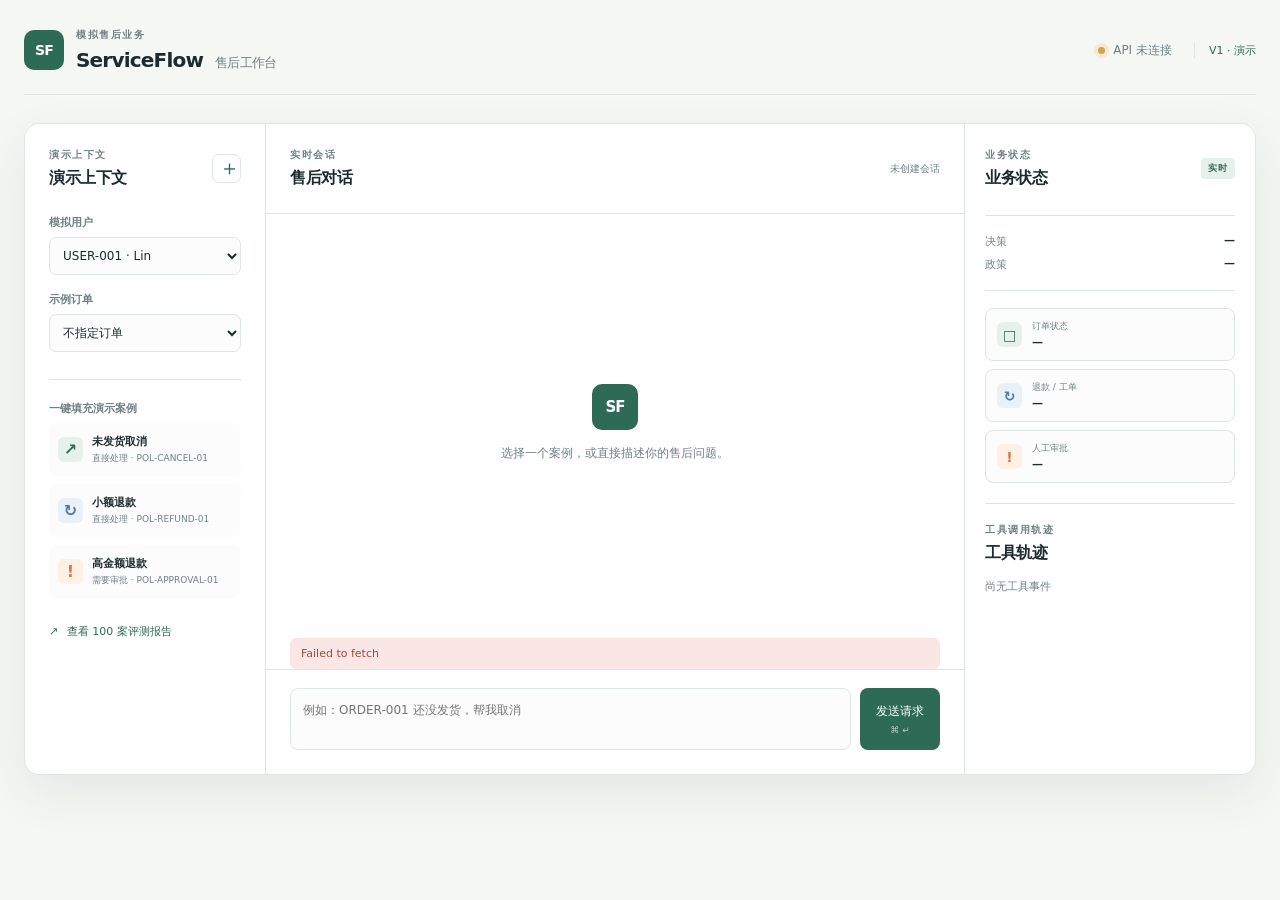
==== frontend/index.html @ f89ae96c "feat: publish ServiceFlow V1" ====
<!doctype html>
<html lang="zh-CN">
  <head>
    <meta charset="utf-8" />
    <meta name="viewport" content="width=device-width, initial-scale=1" />
    <title>ServiceFlow · 售后工作台</title>
    <link rel="stylesheet" href="styles.css" />
    <script src="app.js" defer></script>
  </head>
  <body>
    <div class="shell">
      <header class="topbar">
        <div class="brand">
          <span class="brand-mark">SF</span>
          <div>
            <p class="eyebrow">模拟售后业务</p>
            <h1>ServiceFlow <span>售后工作台</span></h1>
          </div>
        </div>
        <div class="topbar-meta">
          <span class="status-dot"></span>
          <span id="connection-status">正在连接</span>
          <span class="version">V1 · 演示</span>
        </div>
      </header>

      <main>
        <section class="workspace-grid">
          <aside class="sidebar">
            <div class="panel-heading">
              <div>
                <p class="eyebrow">演示上下文</p>
                <h3>演示上下文</h3>
              </div>
              <button id="new-conversation" class="icon-button" title="新建会话">＋</button>
            </div>

            <label class="field-label" for="user-select">模拟用户</label>
            <select id="user-select" class="select-field">
              <option value="USER-001">USER-001 · Lin</option>
              <option value="USER-002">USER-002 · Chen</option>
              <option value="USER-003">USER-003 · Wang</option>
            </select>

            <label class="field-label" for="order-select">示例订单</label>
            <select id="order-select" class="select-field">
              <option value="">不指定订单</option>
              <option value="ORDER-001">ORDER-001 · 未发货 · ¥199</option>
              <option value="ORDER-003">ORDER-003 · 高金额 · ¥899</option>
              <option value="ORDER-007">ORDER-007 · 已签收 · ¥499</option>
              <option value="ORDER-008">ORDER-008 · 换货示例 · ¥199</option>
            </select>

            <div class="sidebar-divider"></div>
            <p class="field-label">一键填充演示案例</p>
            <div class="example-list">
              <button class="example-button" data-order="ORDER-001" data-message="ORDER-001 还没发货，帮我取消">
                <span class="example-icon cancel-icon">↗</span>
                <span><strong>未发货取消</strong><small>直接处理 · POL-CANCEL-01</small></span>
              </button>
              <button class="example-button" data-order="ORDER-007" data-message="ORDER-007 我不想要了，申请退款">
                <span class="example-icon refund-icon">↻</span>
                <span><strong>小额退款</strong><small>直接处理 · POL-REFUND-01</small></span>
              </button>
              <button class="example-button" data-order="ORDER-003" data-message="ORDER-003 的耳机有问题，我想退款">
                <span class="example-icon approval-icon">!</span>
                <span><strong>高金额退款</strong><small>需要审批 · POL-APPROVAL-01</small></span>
              </button>
            </div>

            <a
              class="report-link"
              href="http://127.0.0.1:8009/evaluation/serviceflow-v1-100-report.md"
              target="_blank"
              rel="noreferrer"
            >
              <span>↗</span> 查看 100 案评测报告
            </a>
          </aside>

          <section class="conversation-panel">
            <div class="conversation-header">
              <div>
                <p class="eyebrow">实时会话</p>
                <h3>售后对话</h3>
              </div>
              <code id="thread-id">未创建会话</code>
            </div>
            <div id="conversation" class="conversation" aria-live="polite">
              <div class="empty-state"><span class="empty-mark">SF</span><p>选择一个案例，或直接描述你的售后问题。</p></div>
            </div>
            <div id="error-message" class="error-message" hidden></div>
            <form id="message-form" class="composer">
              <textarea id="message-input" rows="2" placeholder="例如：ORDER-001 还没发货，帮我取消" required></textarea>
              <button id="send-button" class="send-button" type="submit"><span>发送请求</span><b>⌘ ↵</b></button>
            </form>
          </section>

          <aside class="inspector">
            <div class="panel-heading">
              <div>
                <p class="eyebrow">业务状态</p>
                <h3>业务状态</h3>
              </div>
              <span class="live-label">实时</span>
            </div>
            <div class="state-summary" id="state-summary">
              <div class="summary-row"><span>决策</span><strong id="decision-value">—</strong></div>
              <div class="summary-row"><span>政策</span><strong id="policy-value">—</strong></div>
            </div>
            <div class="state-cards">
              <article id="order-status" class="state-card">
                <div class="card-icon order-card-icon">□</div><div><small>订单状态</small><strong id="order-status-value">—</strong></div>
              </article>
              <article id="case-status" class="state-card">
                <div class="card-icon case-card-icon">↻</div><div><small>退款 / 工单</small><strong id="case-status-value">—</strong></div>
              </article>
              <article id="approval-status" class="state-card">
                <div class="card-icon approval-card-icon">!</div><div><small>人工审批</small><strong id="approval-status-value">—</strong></div>
              </article>
            </div>
            <div id="approval-actions" class="approval-actions" hidden>
              <p>这笔退款需要演示审批决定</p>
              <div><button id="approve-button" class="approve-button" type="button">同意退款</button><button id="reject-button" class="reject-button" type="button">拒绝</button></div>
            </div>

            <div class="timeline-heading">
              <p class="eyebrow">工具调用轨迹</p>
              <h3>工具轨迹</h3>
            </div>
            <div id="tool-timeline" class="tool-timeline"><p class="muted">尚无工具事件</p></div>
          </aside>
        </section>
      </main>
    </div>
  </body>
</html>
---- frontend/styles.css ----
:root {
  --ink: #1d2a2e;
  --muted: #718084;
  --paper: #f5f7f5;
  --panel: #ffffff;
  --line: #dfe6e2;
  --green: #2d6b57;
  --green-soft: #e7f1ec;
  --orange: #d77943;
  --orange-soft: #fff0e5;
  --blue: #527ca3;
  --blue-soft: #e9f1f8;
  --shadow: 0 18px 50px rgba(34, 53, 49, 0.08);
  font-family: Inter, ui-sans-serif, system-ui, -apple-system, BlinkMacSystemFont,
    "Segoe UI", sans-serif;
}

* {
  box-sizing: border-box;
}

body {
  margin: 0;
  color: var(--ink);
  background: var(--paper);
}

button,
textarea,
select {
  font: inherit;
}

button {
  cursor: pointer;
}

.shell {
  width: min(1440px, calc(100% - 48px));
  margin: 0 auto;
}

.topbar {
  display: flex;
  align-items: center;
  justify-content: space-between;
  padding: 28px 0 22px;
  border-bottom: 1px solid var(--line);
}

.brand {
  display: flex;
  align-items: center;
  gap: 12px;
}

.brand-mark,
.empty-mark {
  display: grid;
  place-items: center;
  color: #fff;
  background: var(--green);
  border-radius: 10px;
  font-weight: 800;
  letter-spacing: -0.06em;
}

.brand-mark {
  width: 40px;
  height: 40px;
  font-size: 14px;
}

.eyebrow {
  margin: 0 0 6px;
  color: var(--muted);
  font-size: 10px;
  font-weight: 750;
  letter-spacing: 0.16em;
}

h1,
h2,
h3,
p {
  margin-top: 0;
}

h1 {
  margin-bottom: 0;
  font-size: 20px;
  letter-spacing: -0.04em;
}

h1 span {
  margin-left: 6px;
  color: var(--muted);
  font-size: 13px;
  font-weight: 500;
}

h3 {
  margin-bottom: 0;
  font-size: 16px;
  letter-spacing: -0.03em;
}

.topbar-meta {
  display: flex;
  align-items: center;
  gap: 8px;
  color: var(--muted);
  font-size: 12px;
}

.status-dot {
  width: 7px;
  height: 7px;
  border-radius: 50%;
  background: #d6a148;
  box-shadow: 0 0 0 4px #f5ead6;
}

.version {
  margin-left: 14px;
  padding-left: 14px;
  border-left: 1px solid var(--line);
  color: var(--green);
  font-size: 11px;
}

.workspace-grid {
  display: grid;
  grid-template-columns: 240px minmax(420px, 1fr) 290px;
  gap: 1px;
  margin: 28px 0;
  overflow: hidden;
  background: var(--line);
  border: 1px solid var(--line);
  border-radius: 15px;
  box-shadow: var(--shadow);
}

.sidebar,
.conversation-panel,
.inspector {
  min-width: 0;
  padding: 24px;
  background: var(--panel);
}

.panel-heading,
.conversation-header {
  display: flex;
  align-items: center;
  justify-content: space-between;
  gap: 12px;
}

.panel-heading {
  margin-bottom: 26px;
}

.icon-button {
  width: 29px;
  height: 29px;
  border: 1px solid var(--line);
  border-radius: 7px;
  color: var(--green);
  background: #fff;
  font-size: 21px;
  line-height: 1;
}

.field-label {
  display: block;
  margin: 17px 0 7px;
  color: var(--muted);
  font-size: 11px;
  font-weight: 650;
}

.select-field {
  width: 100%;
  padding: 10px 9px;
  color: var(--ink);
  background: #fbfcfb;
  border: 1px solid var(--line);
  border-radius: 7px;
  font-size: 12px;
}

.sidebar-divider {
  height: 1px;
  margin: 27px 0 21px;
  background: var(--line);
}

.example-list {
  display: grid;
  gap: 8px;
}

.example-button {
  display: flex;
  align-items: center;
  gap: 9px;
  padding: 10px 8px;
  color: var(--ink);
  text-align: left;
  background: #fbfcfb;
  border: 1px solid transparent;
  border-radius: 8px;
}

.example-button:hover {
  border-color: var(--green);
  background: var(--green-soft);
}

.example-button strong,
.example-button small {
  display: block;
}

.example-button strong {
  font-size: 11px;
}

.example-button small {
  margin-top: 3px;
  color: var(--muted);
  font-size: 9px;
}

.example-icon {
  display: grid;
  flex: 0 0 25px;
  place-items: center;
  width: 25px;
  height: 25px;
  border-radius: 6px;
  font-weight: 800;
}

.cancel-icon {
  color: var(--green);
  background: var(--green-soft);
}

.refund-icon {
  color: var(--blue);
  background: var(--blue-soft);
}

.approval-icon {
  color: var(--orange);
  background: var(--orange-soft);
}

.report-link {
  display: block;
  margin-top: 26px;
  color: var(--green);
  font-size: 11px;
  text-decoration: none;
}

.report-link span {
  margin-right: 5px;
}

.conversation-panel {
  display: flex;
  min-height: 650px;
  flex-direction: column;
  padding: 0;
}

.conversation-header {
  padding: 24px;
  border-bottom: 1px solid var(--line);
}

.conversation-header code {
  max-width: 150px;
  overflow: hidden;
  color: var(--muted);
  font-size: 10px;
  text-overflow: ellipsis;
  white-space: nowrap;
}

.conversation {
  display: flex;
  flex: 1;
  flex-direction: column;
  gap: 18px;
  overflow-y: auto;
  padding: 30px 32px;
}

.empty-state {
  display: grid;
  place-items: center;
  align-content: center;
  height: 100%;
  min-height: 350px;
  color: var(--muted);
  text-align: center;
}

.empty-mark {
  width: 46px;
  height: 46px;
  margin-bottom: 14px;
  font-size: 15px;
}

.empty-state p {
  max-width: 230px;
  font-size: 12px;
  line-height: 1.6;
}

.message {
  max-width: 82%;
}

.message.user {
  align-self: end;
  text-align: right;
}

.message-label {
  color: var(--muted);
  font-size: 9px;
  font-weight: 750;
  letter-spacing: 0.14em;
}

.message p {
  margin: 6px 0 0;
  padding: 12px 15px;
  border-radius: 10px 10px 2px 10px;
  color: #fff;
  background: var(--green);
  font-size: 13px;
  line-height: 1.55;
  text-align: left;
}

.message.assistant {
  align-self: start;
}

.message.assistant p {
  color: var(--ink);
  background: var(--green-soft);
  border-radius: 10px 10px 10px 2px;
}

.composer {
  display: flex;
  gap: 9px;
  padding: 18px 24px 24px;
  border-top: 1px solid var(--line);
}

.composer textarea {
  flex: 1;
  resize: none;
  padding: 12px;
  color: var(--ink);
  background: #fbfcfb;
  border: 1px solid var(--line);
  border-radius: 8px;
  outline: none;
  font-size: 12px;
  line-height: 1.5;
}

.composer textarea:focus {
  border-color: var(--green);
  box-shadow: 0 0 0 3px var(--green-soft);
}

.send-button {
  align-self: stretch;
  min-width: 80px;
  color: #fff;
  background: var(--green);
  border: 0;
  border-radius: 8px;
  font-size: 12px;
}

.send-button b {
  display: block;
  margin-top: 5px;
  color: rgba(255, 255, 255, 0.65);
  font-size: 9px;
  font-weight: 500;
}

button:disabled {
  cursor: wait;
  opacity: 0.5;
}

.inspector {
  padding: 24px 20px;
}

.live-label {
  padding: 4px 7px;
  color: var(--green);
  background: var(--green-soft);
  border-radius: 4px;
  font-size: 9px;
  font-weight: 750;
  letter-spacing: 0.1em;
}

.state-summary {
  padding: 14px 0;
  border-top: 1px solid var(--line);
  border-bottom: 1px solid var(--line);
}

.summary-row {
  display: flex;
  justify-content: space-between;
  gap: 10px;
  padding: 4px 0;
  color: var(--muted);
  font-size: 11px;
}

.summary-row strong {
  max-width: 150px;
  overflow: hidden;
  color: var(--ink);
  font-size: 11px;
  text-align: right;
  text-overflow: ellipsis;
  white-space: nowrap;
  text-transform: capitalize;
}

.state-cards {
  display: grid;
  gap: 8px;
  padding: 17px 0 20px;
}

.state-card {
  display: flex;
  align-items: center;
  gap: 10px;
  padding: 11px;
  background: #fbfcfb;
  border: 1px solid var(--line);
  border-radius: 8px;
}

.card-icon {
  display: grid;
  place-items: center;
  width: 25px;
  height: 25px;
  border-radius: 6px;
  font-size: 14px;
  font-weight: 800;
}

.order-card-icon {
  color: var(--green);
  background: var(--green-soft);
}

.case-card-icon {
  color: var(--blue);
  background: var(--blue-soft);
}

.approval-card-icon {
  color: var(--orange);
  background: var(--orange-soft);
}

.state-card small,
.state-card strong {
  display: block;
}

.state-card small {
  color: var(--muted);
  font-size: 9px;
}

.state-card strong {
  margin-top: 3px;
  font-size: 11px;
  text-transform: capitalize;
}

.approval-actions {
  margin: 0 0 20px;
  padding: 13px;
  background: var(--orange-soft);
  border: 1px solid #f2d4bc;
  border-radius: 8px;
}

.approval-actions p {
  margin-bottom: 10px;
  color: #9a5b36;
  font-size: 11px;
  line-height: 1.45;
}

.approval-actions button {
  padding: 7px 10px;
  border-radius: 5px;
  font-size: 10px;
}

.approve-button {
  color: #fff;
  background: var(--green);
  border: 1px solid var(--green);
}

.reject-button {
  margin-left: 6px;
  color: #9a5b36;
  background: transparent;
  border: 1px solid #dcae8c;
}

.timeline-heading {
  padding-top: 19px;
  border-top: 1px solid var(--line);
}

.timeline-heading h3 {
  margin-bottom: 15px;
}

.tool-timeline {
  display: grid;
  gap: 12px;
}

.timeline-event {
  display: flex;
  align-items: stretch;
  gap: 9px;
  min-height: 31px;
}

.timeline-line {
  position: relative;
  display: block;
  flex: 0 0 7px;
  width: 7px;
  height: 7px;
  margin-top: 3px;
  border-radius: 50%;
  background: var(--green);
  box-shadow: 0 0 0 3px var(--green-soft);
}

.timeline-line::after {
  position: absolute;
  top: 10px;
  left: 3px;
  width: 1px;
  height: 28px;
  background: var(--line);
  content: "";
}

.timeline-event:last-child .timeline-line::after {
  display: none;
}

.timeline-line.failed {
  background: #c85d50;
  box-shadow: 0 0 0 3px #fae7e5;
}

.timeline-event strong,
.timeline-event small {
  display: block;
}

.timeline-event strong {
  font-size: 10px;
}

.timeline-event small {
  margin-top: 3px;
  color: var(--muted);
  font-size: 9px;
}

.muted {
  color: var(--muted);
  font-size: 11px;
}

.error-message {
  margin: -8px 24px 0;
  padding: 9px 11px;
  color: #9b4c43;
  background: #fae7e5;
  border-radius: 6px;
  font-size: 11px;
}

@media (max-width: 1060px) {
  .workspace-grid {
    grid-template-columns: 210px minmax(360px, 1fr);
  }

  .inspector {
    grid-column: 1 / -1;
  }

  .state-cards {
    grid-template-columns: repeat(3, 1fr);
  }

  .approval-actions {
    max-width: 360px;
  }
}

@media (max-width: 720px) {
  .shell {
    width: min(100% - 24px, 600px);
  }

  .topbar-meta {
    display: none;
  }

  .workspace-grid {
    display: block;
  }

  .sidebar,
  .inspector {
    border-bottom: 1px solid var(--line);
  }

  .conversation-panel {
    min-height: 560px;
  }

  .state-cards {
    grid-template-columns: 1fr;
  }

}
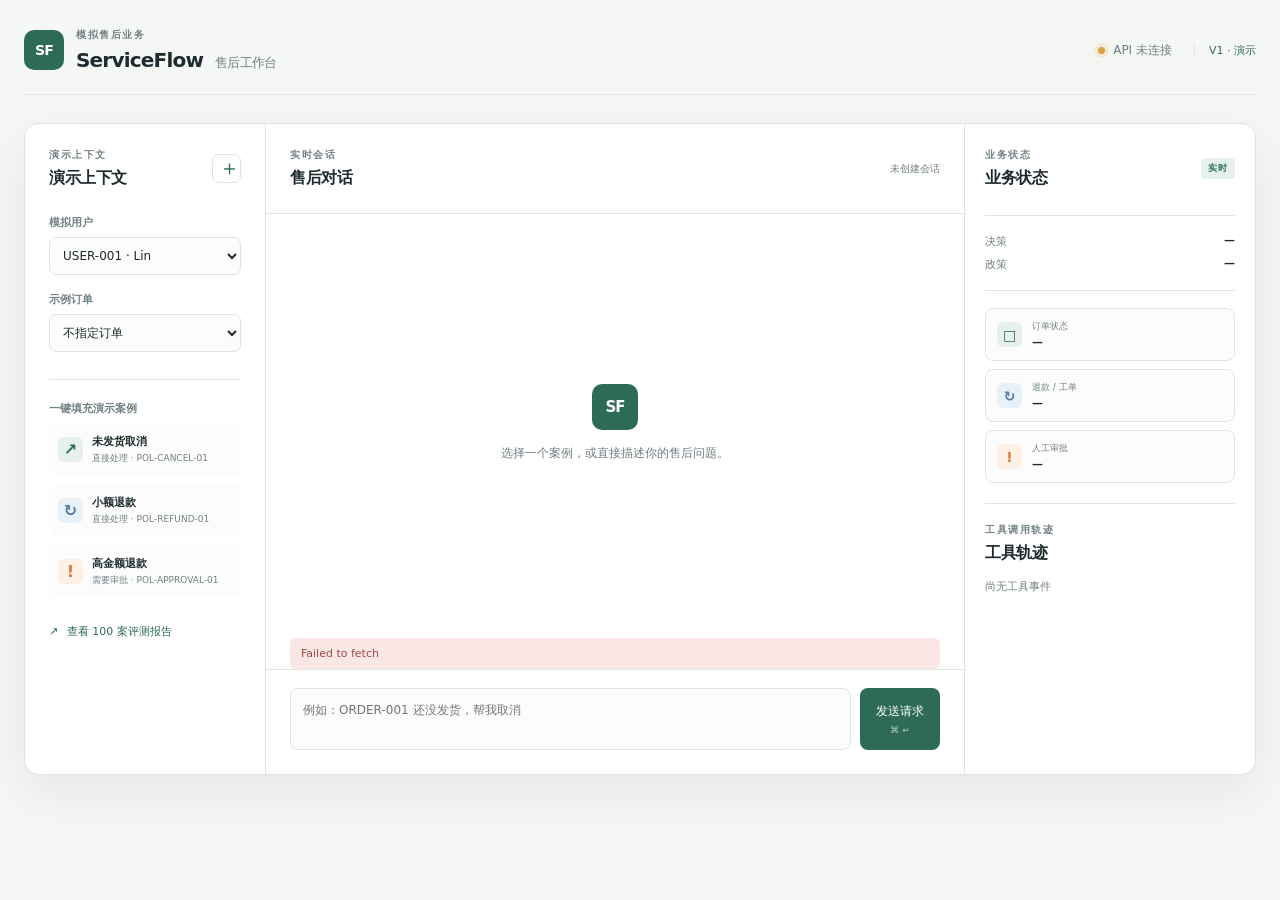
==== commit 4cf53f24: "fix: make evaluation demo work in clean CI" ====
--- a/frontend/index.html
+++ b/frontend/index.html
@@ -70,7 +70,7 @@
 
             <a
               class="report-link"
-              href="http://127.0.0.1:8009/evaluation/serviceflow-v1-100-report.md"
+              href="http://127.0.0.1:8009/evaluation/serviceflow-v1-report.md"
               target="_blank"
               rel="noreferrer"
             >
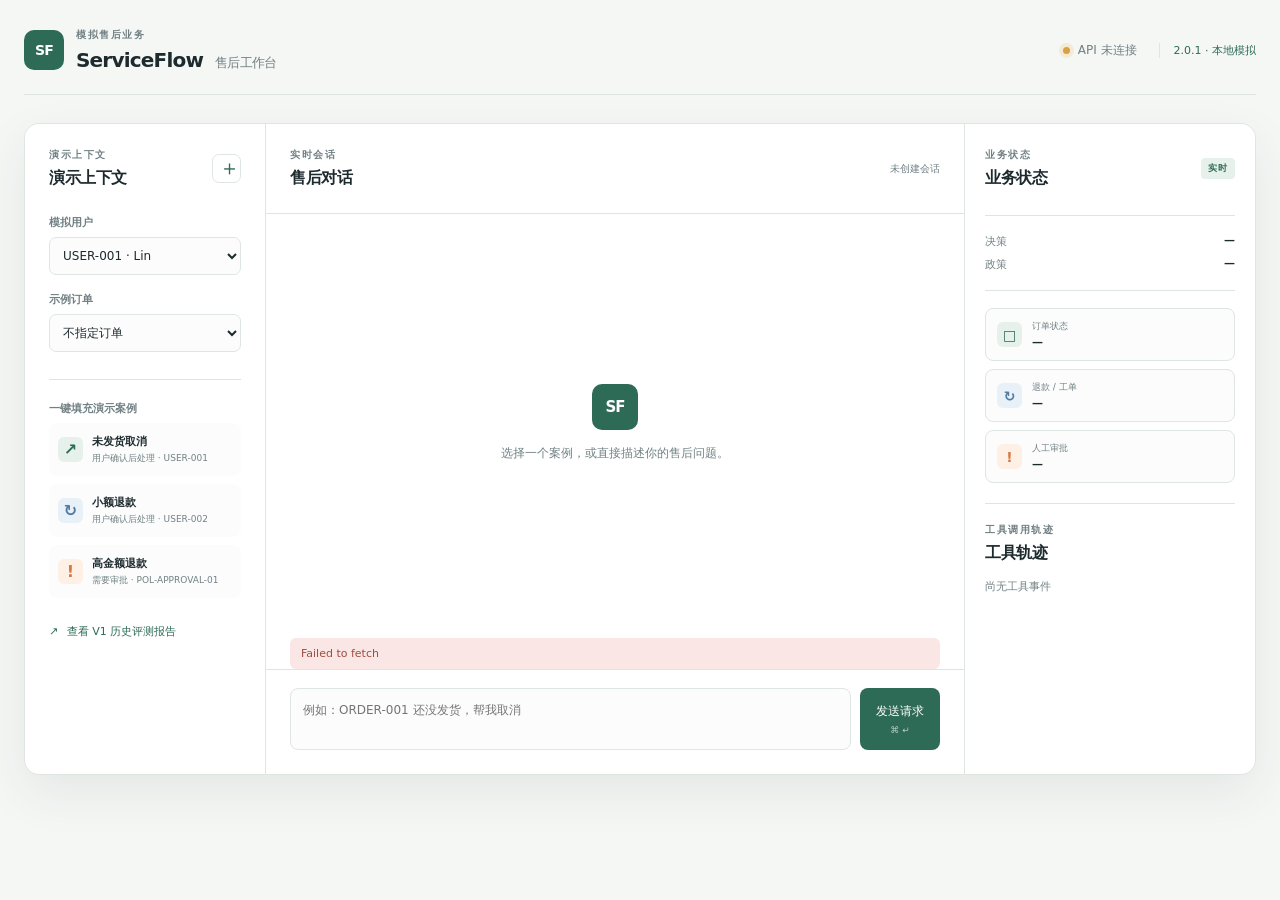
==== commit c07fb3a5: "fix: harden and simplify ServiceFlow 2.0.1 demo" ====
--- a/frontend/index.html
+++ b/frontend/index.html
@@ -20,7 +20,7 @@
         <div class="topbar-meta">
           <span class="status-dot"></span>
           <span id="connection-status">正在连接</span>
-          <span class="version">V1 · 演示</span>
+          <span class="version">2.0.1 · 本地模拟</span>
         </div>
       </header>
 
@@ -54,15 +54,15 @@
             <div class="sidebar-divider"></div>
             <p class="field-label">一键填充演示案例</p>
             <div class="example-list">
-              <button class="example-button" data-order="ORDER-001" data-message="ORDER-001 还没发货，帮我取消">
+              <button class="example-button" data-user="USER-001" data-order="ORDER-001" data-message="ORDER-001 还没发货，帮我取消">
                 <span class="example-icon cancel-icon">↗</span>
-                <span><strong>未发货取消</strong><small>直接处理 · POL-CANCEL-01</small></span>
+                <span><strong>未发货取消</strong><small>用户确认后处理 · USER-001</small></span>
               </button>
-              <button class="example-button" data-order="ORDER-007" data-message="ORDER-007 我不想要了，申请退款">
+              <button class="example-button" data-user="USER-002" data-order="ORDER-007" data-message="ORDER-007 我不想要了，申请退款">
                 <span class="example-icon refund-icon">↻</span>
-                <span><strong>小额退款</strong><small>直接处理 · POL-REFUND-01</small></span>
+                <span><strong>小额退款</strong><small>用户确认后处理 · USER-002</small></span>
               </button>
-              <button class="example-button" data-order="ORDER-003" data-message="ORDER-003 的耳机有问题，我想退款">
+              <button class="example-button" data-user="USER-001" data-order="ORDER-003" data-message="ORDER-003 的耳机有问题，我想退款">
                 <span class="example-icon approval-icon">!</span>
                 <span><strong>高金额退款</strong><small>需要审批 · POL-APPROVAL-01</small></span>
               </button>
@@ -74,7 +74,7 @@
               target="_blank"
               rel="noreferrer"
             >
-              <span>↗</span> 查看 100 案评测报告
+              <span>↗</span> 查看 V1 历史评测报告
             </a>
           </aside>
 
@@ -119,9 +119,13 @@
                 <div class="card-icon approval-card-icon">!</div><div><small>人工审批</small><strong id="approval-status-value">—</strong></div>
               </article>
             </div>
+            <div id="confirmation-actions" class="approval-actions" hidden>
+              <p>请确认上述操作。确认后才会提交业务处理。</p>
+              <div><button id="confirm-button" class="approve-button" type="button">确认操作</button><button id="decline-button" class="reject-button" type="button">取消操作</button></div>
+            </div>
             <div id="approval-actions" class="approval-actions" hidden>
-              <p>这笔退款需要演示审批决定</p>
-              <div><button id="approve-button" class="approve-button" type="button">同意退款</button><button id="reject-button" class="reject-button" type="button">拒绝</button></div>
+              <p>切换为模拟审批员决定（不是生产身份认证）</p>
+              <div><button id="approve-button" class="approve-button" type="button">同意申请</button><button id="reject-button" class="reject-button" type="button">拒绝</button></div>
             </div>
 
             <div class="timeline-heading">
